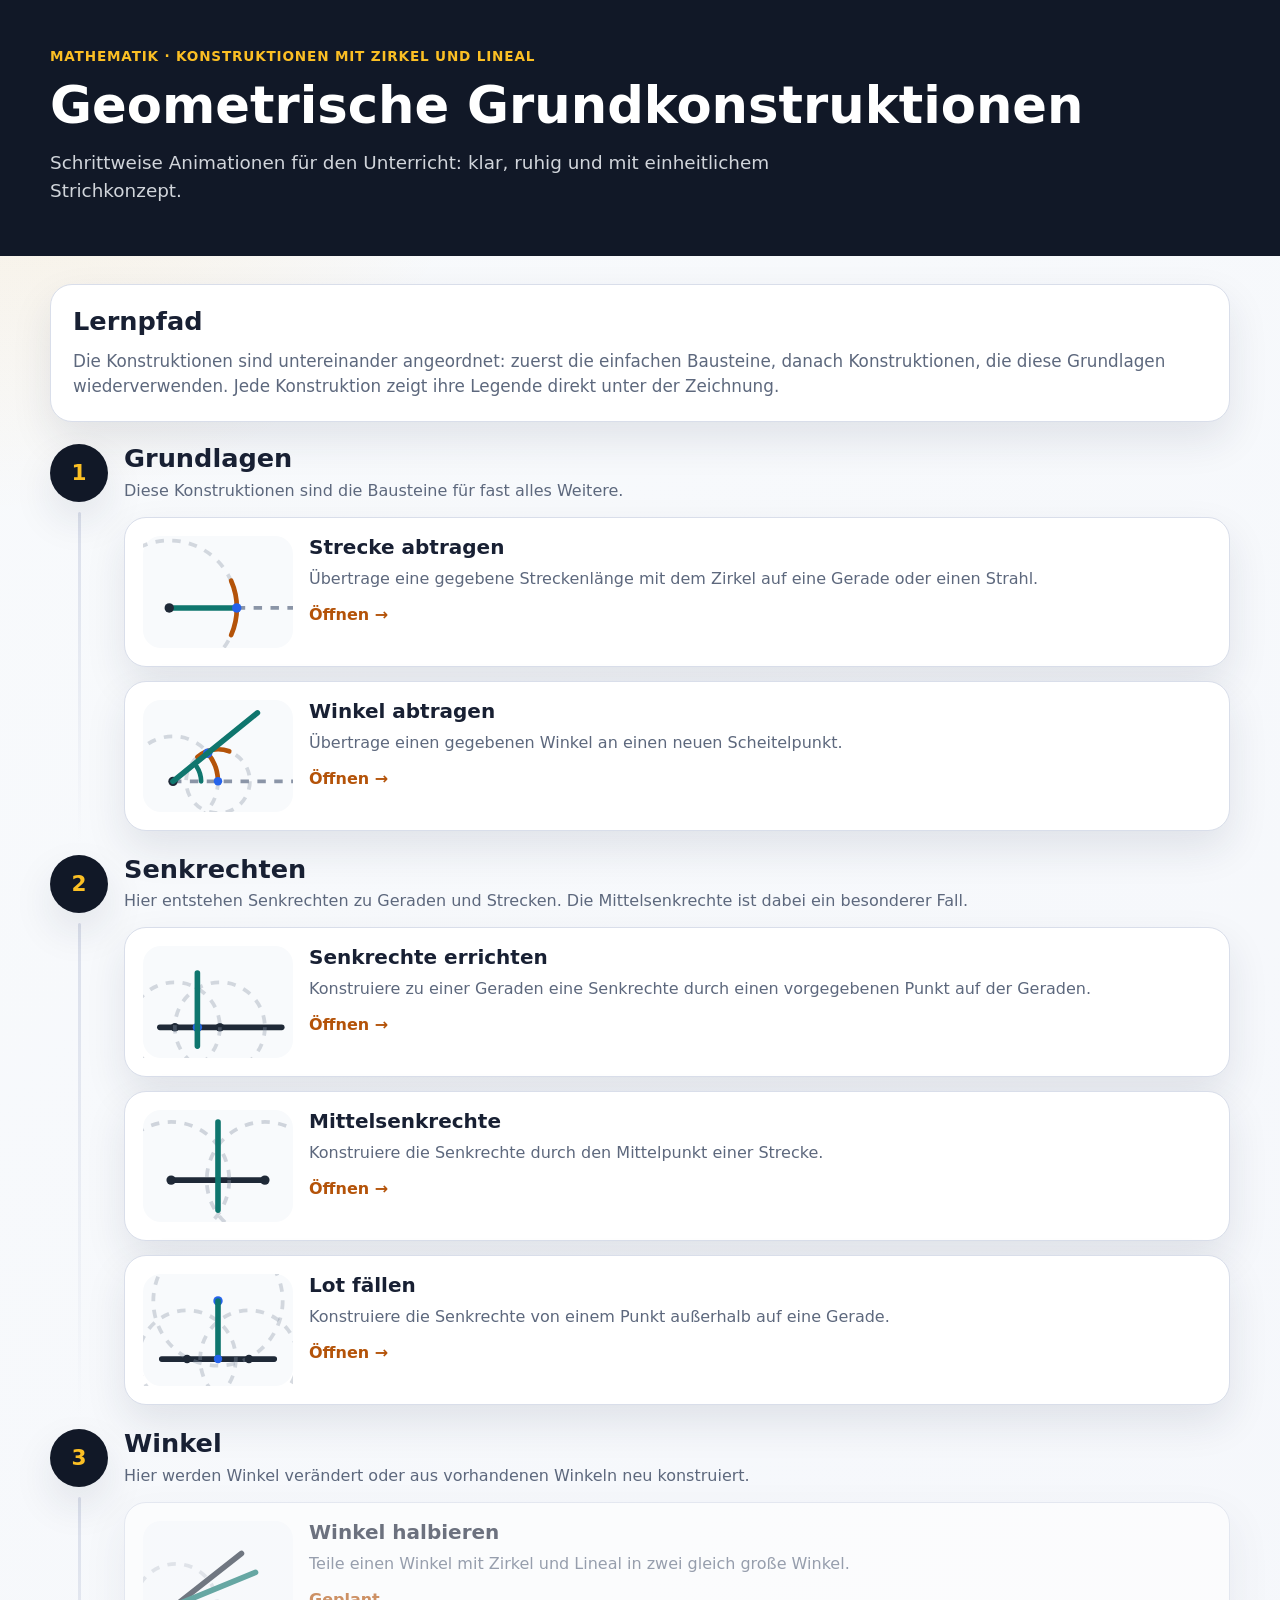
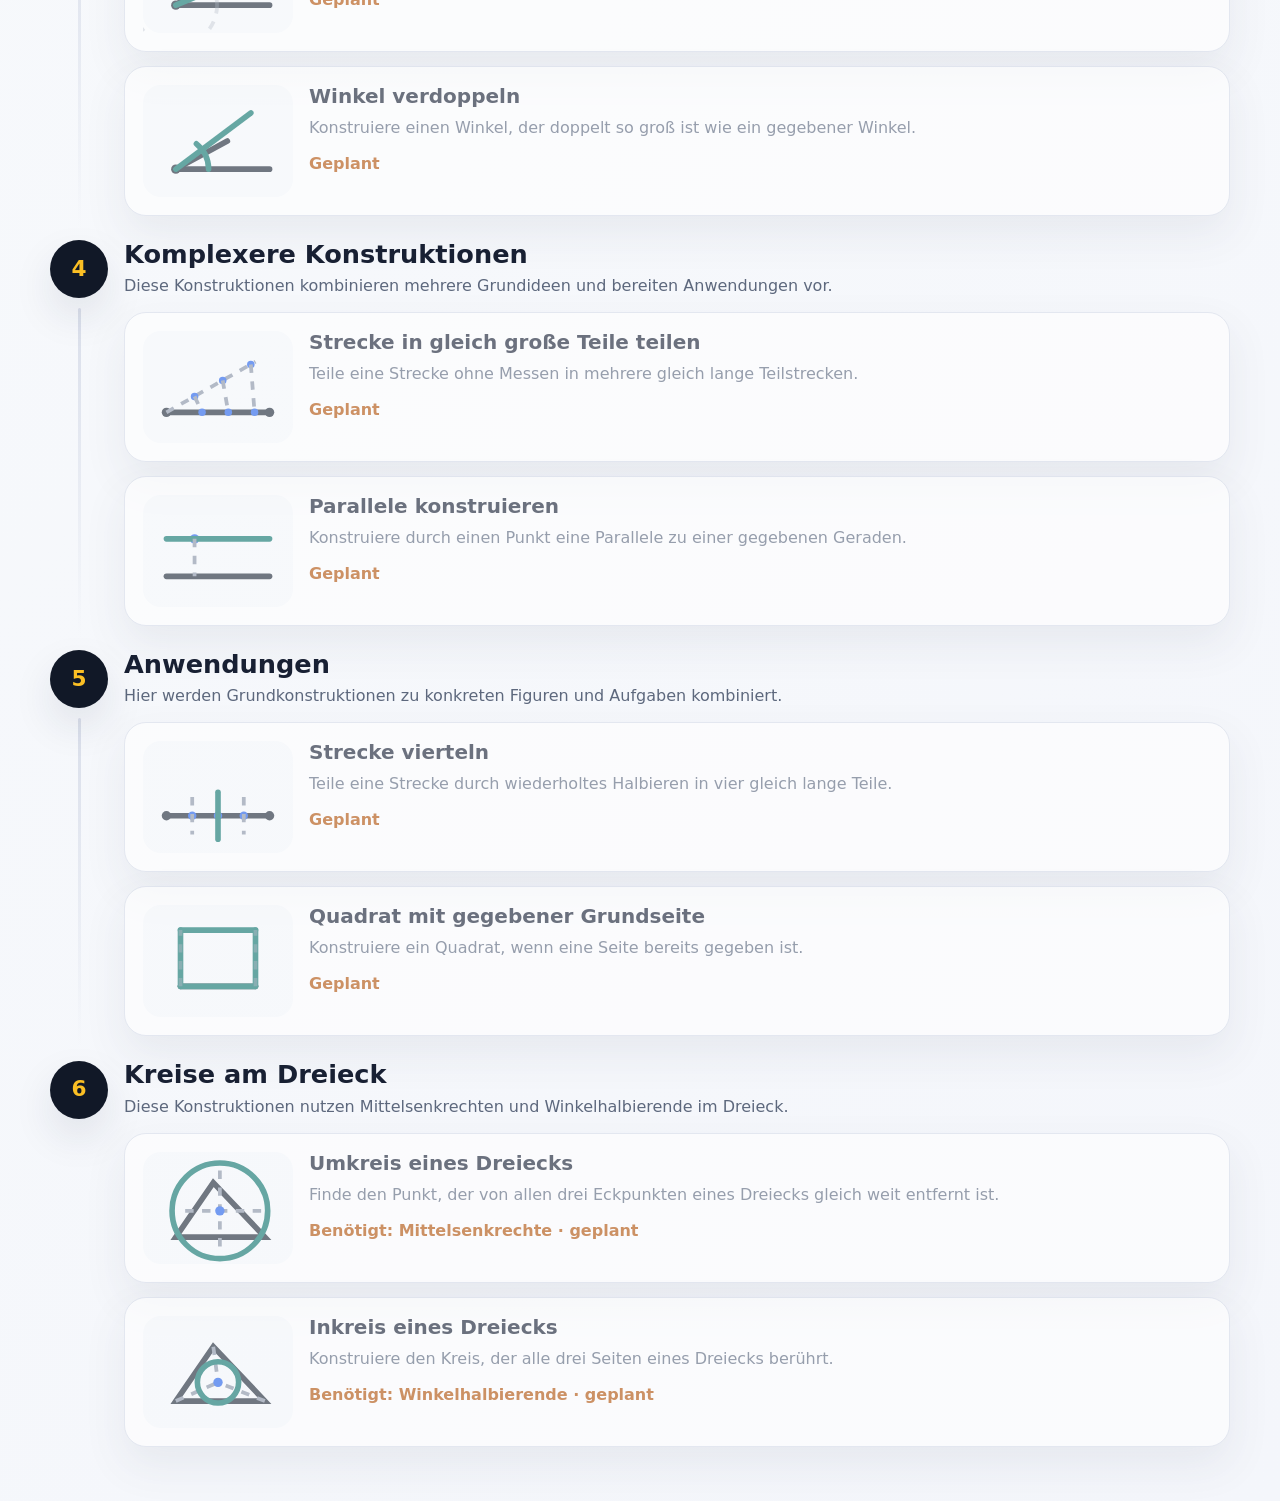
==== index.html @ 26b35b59 "Initial Commit Lernpfad mit den Grundkonstruktionen sowie Konstruktion der Senkrechten" ====
<!doctype html>
<html lang="de">
<head>
  <meta charset="utf-8">
  <meta name="viewport" content="width=device-width, initial-scale=1">
  <title>Geometrische Konstruktionen</title>
  <link rel="stylesheet" href="css/style.css">
</head>
<body>
  <header class="site-header">
    <div class="header-inner">
      <p class="label">Mathematik · Konstruktionen mit Zirkel und Lineal</p>
      <h1>Geometrische Grundkonstruktionen</h1>
      <p class="subtitle">
        Schrittweise Animationen für den Unterricht: klar, ruhig und mit einheitlichem Strichkonzept.
      </p>
    </div>
  </header>

  <main class="page">
    <section class="intro-card">
      <h2>Lernpfad</h2>
      <p>
        Die Konstruktionen sind untereinander angeordnet: zuerst die einfachen Bausteine,
        danach Konstruktionen, die diese Grundlagen wiederverwenden. Jede Konstruktion zeigt
        ihre Legende direkt unter der Zeichnung.
      </p>
    </section>

    <section class="learning-path" aria-label="Konstruktionsauswahl nach Schwierigkeit">

      <!-- =====================================================
           ABSCHNITT 1: GRUNDLAGEN
           ===================================================== -->
      <article class="path-group">
        <div class="path-group-header">
          <span class="path-level">1</span>
          <div>
            <h2>Grundlagen</h2>
            <p>Diese Konstruktionen sind die Bausteine für fast alles Weitere.</p>
          </div>
        </div>

        <a class="construction-card active path-card" href="konstruktionen/strecke-abtragen.html">
          <div class="card-icon" aria-hidden="true">
            <svg viewBox="0 0 160 110">
              <!-- Hilfsstrahl am neuen Startpunkt P -->
              <line x1="28" y1="72" x2="170" y2="72" class="svg-helper" />

              <!-- Zirkelbogen um P: nur der entscheidende Bereich um Q -->
              <circle cx="28" cy="72" r="72" class="svg-helper" opacity="0.35" />
              <path d="M94 43 A72 72 0 0 1 94 101"
                    class="construction-arc"
                    style="stroke-width:5;" />

              <!-- fertige neue Strecke PQ -->
              <line x1="28" y1="72" x2="100" y2="72" class="svg-result" />
              <circle cx="28" cy="72" r="5" class="svg-point" />
              <circle cx="100" cy="72" r="5" class="svg-point-new" />
            </svg>
          </div>
          <div>
            <h3>Strecke abtragen</h3>
            <p>Übertrage eine gegebene Streckenlänge mit dem Zirkel auf eine Gerade oder einen Strahl.</p>
            <span>Öffnen →</span>
          </div>
        </a>

        <a class="construction-card active path-card" href="konstruktionen/winkel-abtragen.html">
          <div class="card-icon" aria-hidden="true">
            <svg viewBox="0 0 160 110">
              <!-- Hilfsstrahl am neuen Scheitelpunkt P -->
              <line x1="32" y1="82" x2="170" y2="82" class="svg-helper" />
              <circle cx="32" cy="82" r="5" class="svg-point" />

              <!-- Zielbogen um P -->
              <circle cx="32" cy="82" r="48" class="svg-helper" opacity="0.35" />
              <path d="M80 82 A48 48 0 0 0 69 52"
                    class="construction-arc"
                    style="stroke-width:5;" />

              <!-- Punkt G auf dem Hilfsstrahl -->
              <circle cx="80" cy="82" r="4.5" class="svg-point-new" />

              <!-- Übertragener Abstand: Bogen um G, Schnittpunkt H -->
              <circle cx="80" cy="82" r="34" class="svg-helper" opacity="0.35" />
              <path d="M58 56 A34 34 0 0 1 92 50"
                    class="construction-arc"
                    style="stroke-width:5;" />
              <circle cx="69" cy="52" r="5" class="svg-point-new" />

              <!-- fertiger neuer Winkelschenkel -->
              <line x1="32" y1="82" x2="122" y2="9" class="svg-result" />

              <!-- kleiner Ergebnisbogen für den neuen Winkel -->
              <path d="M62 82 A30 30 0 0 0 57 66"
                    class="svg-result"
                    style="stroke-width:5;" />
            </svg>
          </div>
          <div>
            <h3>Winkel abtragen</h3>
            <p>Übertrage einen gegebenen Winkel an einen neuen Scheitelpunkt.</p>
            <span>Öffnen →</span>
          </div>
        </a>
      </article>

      <!-- =====================================================
           ABSCHNITT 2: SENKRECHTEN
           ===================================================== -->
      <article class="path-group">
        <div class="path-group-header">
          <span class="path-level">2</span>
          <div>
            <h2>Senkrechten</h2>
            <p>
              Hier entstehen Senkrechten zu Geraden und Strecken.
              Die Mittelsenkrechte ist dabei ein besonderer Fall.
            </p>
          </div>
        </div>

        <a class="construction-card active path-card" href="konstruktionen/senkrechte-errichten.html">
          <div class="card-icon" aria-hidden="true">
            <svg viewBox="0 0 160 110">
              <!-- gegebene Gerade mit Punkt P bewusst nicht in der Mitte -->
              <line x1="18" y1="82" x2="148" y2="82" class="svg-given" />
              <circle cx="58" cy="82" r="5" class="svg-point-new" />

              <!-- gleich weit entfernte Punkte links und rechts von P -->
              <circle cx="34" cy="82" r="4.5" class="svg-point" />
              <circle cx="82" cy="82" r="4.5" class="svg-point" />

              <!-- blasse Hilfskreise -->
              <circle cx="34" cy="82" r="48" class="svg-helper" opacity="0.35" />
              <circle cx="82" cy="82" r="48" class="svg-helper" opacity="0.35" />

              <!-- fertige Senkrechte durch P -->
              <line x1="58" y1="24" x2="58" y2="102" class="svg-result" />
            </svg>
          </div>
          <div>
            <h3>Senkrechte errichten</h3>
            <p>Konstruiere zu einer Geraden eine Senkrechte durch einen vorgegebenen Punkt auf der Geraden.</p>
            <span>Öffnen →</span>
          </div>
        </a>

        <a class="construction-card active path-card" href="konstruktionen/mittelsenkrechte.html">
          <div class="card-icon" aria-hidden="true">
            <svg viewBox="0 0 160 110">
              <!-- gegebene Strecke -->
              <line x1="30" y1="70" x2="130" y2="70" class="svg-given" />
              <circle cx="30" cy="70" r="5" class="svg-point" />
              <circle cx="130" cy="70" r="5" class="svg-point" />

              <!-- blasse Hilfskreise -->
              <circle cx="30" cy="70" r="62" class="svg-helper" opacity="0.38" />
              <circle cx="130" cy="70" r="62" class="svg-helper" opacity="0.38" />

              <!-- fertige Mittelsenkrechte -->
              <line x1="80" y1="8" x2="80" y2="102" class="svg-result" />
            </svg>
          </div>
          <div>
            <h3>Mittelsenkrechte</h3>
            <p>Konstruiere die Senkrechte durch den Mittelpunkt einer Strecke.</p>
            <span>Öffnen →</span>
          </div>
        </a>

        <a class="construction-card active path-card" href="konstruktionen/lot-faellen.html">
          <div class="card-icon" aria-hidden="true">
            <svg viewBox="0 0 160 110">
              <!-- gegebene Gerade und Punkt außerhalb -->
              <line x1="20" y1="86" x2="140" y2="86" class="svg-given" />
              <circle cx="80" cy="24" r="5" class="svg-point-new" />

              <!-- Hilfskreis vom äußeren Punkt zur Geraden -->
              <circle cx="80" cy="24" r="69" class="svg-helper" opacity="0.35" />
              <circle cx="47" cy="86" r="4.5" class="svg-point" />
              <circle cx="113" cy="86" r="4.5" class="svg-point" />

              <!-- blasse Hilfskreise von den Schnittpunkten -->
              <circle cx="47" cy="86" r="52" class="svg-helper" opacity="0.35" />
              <circle cx="113" cy="86" r="52" class="svg-helper" opacity="0.35" />

              <!-- fertiges Lot -->
              <line x1="80" y1="24" x2="80" y2="86" class="svg-result" />
              <circle cx="80" cy="86" r="4.5" class="svg-point-new" />
            </svg>
          </div>
          <div>
            <h3>Lot fällen</h3>
            <p>Konstruiere die Senkrechte von einem Punkt außerhalb auf eine Gerade.</p>
            <span>Öffnen →</span>
          </div>
        </a>
      </article>

      <!-- =====================================================
           ABSCHNITT 3: WINKEL
           ===================================================== -->
      <article class="path-group">
        <div class="path-group-header">
          <span class="path-level">3</span>
          <div>
            <h2>Winkel</h2>
            <p>
              Hier werden Winkel verändert oder aus vorhandenen Winkeln neu konstruiert.
            </p>
          </div>
        </div>

        <article class="construction-card disabled path-card">
          <div class="card-icon" aria-hidden="true">
            <svg viewBox="0 0 160 110">
              <!-- gegebener Winkel -->
              <line x1="35" y1="85" x2="135" y2="85" class="svg-given" />
              <line x1="35" y1="85" x2="105" y2="30" class="svg-given" />
              <circle cx="35" cy="85" r="5" class="svg-point" />

              <!-- erster Bogen vom Scheitel aus -->
              <circle cx="35" cy="85" r="44" class="svg-helper" opacity="0.35" />

              <!-- Ergebnis: Winkelhalbierende -->
              <line x1="35" y1="85" x2="120" y2="50" class="svg-result" />
            </svg>
          </div>
          <div>
            <h3>Winkel halbieren</h3>
            <p>Teile einen Winkel mit Zirkel und Lineal in zwei gleich große Winkel.</p>
            <span>Geplant</span>
          </div>
        </article>

        <article class="construction-card disabled path-card">
          <div class="card-icon" aria-hidden="true">
            <svg viewBox="0 0 160 110">
              <!-- gegebener Winkel -->
              <line x1="35" y1="85" x2="135" y2="85" class="svg-given" />
              <line x1="35" y1="85" x2="90" y2="55" class="svg-given" />
              <circle cx="35" cy="85" r="5" class="svg-point" />

              <!-- verdoppelter Winkel -->
              <line x1="35" y1="85" x2="115" y2="25" class="svg-result" />

              <!-- Winkelbögen -->
              <path d="M70 85 A35 35 0 0 0 64 67" class="svg-helper" />
              <path d="M70 85 A35 35 0 0 0 57 58" class="svg-result" />
            </svg>
          </div>
          <div>
            <h3>Winkel verdoppeln</h3>
            <p>Konstruiere einen Winkel, der doppelt so groß ist wie ein gegebener Winkel.</p>
            <span>Geplant</span>
          </div>
        </article>
      </article>

      <!-- =====================================================
           ABSCHNITT 4: KOMPLEXERE KONSTRUKTIONEN
           ===================================================== -->
      <article class="path-group">
        <div class="path-group-header">
          <span class="path-level">4</span>
          <div>
            <h2>Komplexere Konstruktionen</h2>
            <p>
              Diese Konstruktionen kombinieren mehrere Grundideen und bereiten Anwendungen vor.
            </p>
          </div>
        </div>

        <article class="construction-card disabled path-card">
          <div class="card-icon" aria-hidden="true">
            <svg viewBox="0 0 160 110">
              <!-- zu teilende Strecke -->
              <line x1="25" y1="82" x2="135" y2="82" class="svg-given" />
              <circle cx="25" cy="82" r="5" class="svg-point" />
              <circle cx="135" cy="82" r="5" class="svg-point" />

              <!-- Hilfsstrahl -->
              <line x1="25" y1="82" x2="120" y2="28" class="svg-helper" />

              <!-- gleiche Abstände auf dem Hilfsstrahl -->
              <circle cx="55" cy="65" r="4" class="svg-point-new" />
              <circle cx="85" cy="48" r="4" class="svg-point-new" />
              <circle cx="115" cy="31" r="4" class="svg-point-new" />

              <!-- Parallelen zurück zur Strecke -->
              <line x1="55" y1="65" x2="63" y2="82" class="svg-helper" />
              <line x1="85" y1="48" x2="91" y2="82" class="svg-helper" />
              <line x1="115" y1="31" x2="119" y2="82" class="svg-helper" />

              <!-- Teilpunkte -->
              <circle cx="63" cy="82" r="4" class="svg-point-new" />
              <circle cx="91" cy="82" r="4" class="svg-point-new" />
              <circle cx="119" cy="82" r="4" class="svg-point-new" />
            </svg>
          </div>
          <div>
            <h3>Strecke in gleich große Teile teilen</h3>
            <p>Teile eine Strecke ohne Messen in mehrere gleich lange Teilstrecken.</p>
            <span>Geplant</span>
          </div>
        </article>

        <article class="construction-card disabled path-card">
          <div class="card-icon" aria-hidden="true">
            <svg viewBox="0 0 160 110">
              <!-- gegebene Gerade und Punkt -->
              <line x1="25" y1="82" x2="135" y2="82" class="svg-given" />
              <circle cx="55" cy="42" r="5" class="svg-point-new" />

              <!-- konstruierte Parallele -->
              <line x1="25" y1="42" x2="135" y2="42" class="svg-result" />

              <!-- Abstand / Hilfslinie -->
              <line x1="55" y1="42" x2="55" y2="82" class="svg-helper" />
            </svg>
          </div>
          <div>
            <h3>Parallele konstruieren</h3>
            <p>Konstruiere durch einen Punkt eine Parallele zu einer gegebenen Geraden.</p>
            <span>Geplant</span>
          </div>
        </article>
      </article>

      <!-- =====================================================
           ABSCHNITT 5: ANWENDUNGEN
           ===================================================== -->
      <article class="path-group">
        <div class="path-group-header">
          <span class="path-level">5</span>
          <div>
            <h2>Anwendungen</h2>
            <p>
              Hier werden Grundkonstruktionen zu konkreten Figuren und Aufgaben kombiniert.
            </p>
          </div>
        </div>

        <article class="construction-card disabled path-card">
          <div class="card-icon" aria-hidden="true">
            <svg viewBox="0 0 160 110">
              <!-- gegebene Strecke -->
              <line x1="25" y1="75" x2="135" y2="75" class="svg-given" />
              <circle cx="25" cy="75" r="5" class="svg-point" />
              <circle cx="135" cy="75" r="5" class="svg-point" />

              <!-- Viertelungspunkte -->
              <circle cx="52.5" cy="75" r="4.5" class="svg-point-new" />
              <circle cx="80" cy="75" r="4.5" class="svg-point-new" />
              <circle cx="107.5" cy="75" r="4.5" class="svg-point-new" />

              <!-- Hilfslinien -->
              <line x1="52.5" y1="55" x2="52.5" y2="95" class="svg-helper" />
              <line x1="80" y1="50" x2="80" y2="100" class="svg-result" />
              <line x1="107.5" y1="55" x2="107.5" y2="95" class="svg-helper" />
            </svg>
          </div>
          <div>
            <h3>Strecke vierteln</h3>
            <p>Teile eine Strecke durch wiederholtes Halbieren in vier gleich lange Teile.</p>
            <span>Geplant</span>
          </div>
        </article>

        <article class="construction-card disabled path-card">
          <div class="card-icon" aria-hidden="true">
            <svg viewBox="0 0 160 110">
              <!-- Quadrat mit gegebener Grundseite -->
              <line x1="40" y1="82" x2="120" y2="82" class="svg-given" />
              <line x1="40" y1="82" x2="40" y2="22" class="svg-result" />
              <line x1="120" y1="82" x2="120" y2="22" class="svg-result" />
              <line x1="40" y1="22" x2="120" y2="22" class="svg-result" />
              <line x1="40" y1="82" x2="120" y2="82" class="svg-result" />

              <!-- Hilfslinien -->
              <line x1="40" y1="82" x2="40" y2="22" class="svg-helper" opacity="0.45" />
              <line x1="120" y1="82" x2="120" y2="22" class="svg-helper" opacity="0.45" />
            </svg>
          </div>
          <div>
            <h3>Quadrat mit gegebener Grundseite</h3>
            <p>Konstruiere ein Quadrat, wenn eine Seite bereits gegeben ist.</p>
            <span>Geplant</span>
          </div>
        </article>
      </article>

      <!-- =====================================================
           ABSCHNITT 6: KREISE AM DREIECK
           ===================================================== -->
      <article class="path-group">
        <div class="path-group-header">
          <span class="path-level">6</span>
          <div>
            <h2>Kreise am Dreieck</h2>
            <p>
              Diese Konstruktionen nutzen Mittelsenkrechten und Winkelhalbierende im Dreieck.
            </p>
          </div>
        </div>

        <article class="construction-card disabled path-card">
          <div class="card-icon" aria-hidden="true">
            <svg viewBox="0 0 160 110">
              <!-- Dreieck -->
              <path d="M35 86 L75 28 L130 86 Z" class="svg-given" />

              <!-- Mittelsenkrechten angedeutet -->
              <line x1="82" y1="15" x2="82" y2="98" class="svg-helper" />
              <line x1="45" y1="58" x2="128" y2="58" class="svg-helper" />

              <!-- Umkreismittelpunkt und Umkreis -->
              <circle cx="82" cy="58" r="5" class="svg-point-new" />
              <circle cx="82" cy="58" r="51" class="svg-result" />
            </svg>
          </div>
          <div>
            <h3>Umkreis eines Dreiecks</h3>
            <p>Finde den Punkt, der von allen drei Eckpunkten eines Dreiecks gleich weit entfernt ist.</p>
            <span>Benötigt: Mittelsenkrechte · geplant</span>
          </div>
        </article>

        <article class="construction-card disabled path-card">
          <div class="card-icon" aria-hidden="true">
            <svg viewBox="0 0 160 110">
              <!-- Dreieck -->
              <path d="M35 86 L75 28 L130 86 Z" class="svg-given" />

              <!-- Winkelhalbierende angedeutet -->
              <line x1="75" y1="28" x2="80" y2="66" class="svg-helper" />
              <line x1="35" y1="86" x2="80" y2="66" class="svg-helper" />
              <line x1="130" y1="86" x2="80" y2="66" class="svg-helper" />

              <!-- Inkreismittelpunkt und Inkreis -->
              <circle cx="80" cy="66" r="5" class="svg-point-new" />
              <circle cx="80" cy="66" r="22" class="svg-result" />
            </svg>
          </div>
          <div>
            <h3>Inkreis eines Dreiecks</h3>
            <p>Konstruiere den Kreis, der alle drei Seiten eines Dreiecks berührt.</p>
            <span>Benötigt: Winkelhalbierende · geplant</span>
          </div>
        </article>
      </article>
    </section>
  </main>
</body>
</html>
---- css/style.css ----
:root {
  --bg: #f4f6fb;
  --card: #ffffff;
  --ink: #182033;
  --muted: #5d687d;
  --line: #1f2937;
  --helper: #8b95a7;
  --accent: #f59e0b;
  --accent-dark: #b45309;
  --result: #0f766e;
  --new: #2563eb;
  --border: #d9deea;
  --shadow: 0 18px 40px rgba(27, 39, 69, 0.10);
}

* {
  box-sizing: border-box;
}

body {
  margin: 0;
  font-family: system-ui, -apple-system, BlinkMacSystemFont, "Segoe UI", sans-serif;
  color: var(--ink);
  background:
    radial-gradient(circle at top left, rgba(245, 158, 11, 0.14), transparent 32rem),
    linear-gradient(135deg, #f8fafc, var(--bg));
  line-height: 1.5;
}

.site-header {
  background: #111827;
  color: white;
  padding: 46px 20px 52px;
}

.site-header.compact {
  padding: 30px 20px 36px;
}

.header-inner,
.page {
  width: min(1180px, calc(100vw - 32px));
  margin: 0 auto;
}

.label {
  margin: 0 0 10px;
  color: #fbbf24;
  font-weight: 800;
  letter-spacing: 0.06em;
  text-transform: uppercase;
  font-size: 0.85rem;
}

h1,
h2,
h3 {
  line-height: 1.15;
}

h1 {
  margin: 0;
  font-size: clamp(2rem, 4vw, 4rem);
}

h2 {
  margin: 0 0 12px;
  font-size: clamp(1.25rem, 2vw, 1.7rem);
}

h3 {
  margin: 0 0 8px;
  font-size: 1.25rem;
}

.subtitle {
  margin: 14px 0 0;
  max-width: 850px;
  color: #d1d5db;
  font-size: 1.15rem;
}

.page {
  padding: 28px 0 54px;
}

.intro-card,
.concept-card,
.construction-card,
.drawing-card,
.step-card,
.legend-card,
.info-card {
  background: var(--card);
  border: 1px solid var(--border);
  border-radius: 22px;
  box-shadow: var(--shadow);
}

.intro-card,
.concept-card,
.legend-card,
.info-card {
  padding: 22px;
}

.intro-card {
  margin-bottom: 22px;
}

.intro-card p,
.info-card p,
.concept-card p {
  margin: 0;
  color: var(--muted);
  font-size: 1.05rem;
}

.concept-card {
  margin-bottom: 20px;
  border-left: 8px solid var(--accent);
}

.concept-card strong {
  color: var(--ink);
}

.concept-hint {
  margin-top: 12px !important;
  padding: 12px 14px;
  border-radius: 14px;
  background: #fff7ed;
  color: #7c2d12 !important;
  font-weight: 700;
}
.prerequisite-box {
  margin-top: 14px;
  padding: 12px 14px;
  border-radius: 14px;
  background: #f8fafc;
  border: 1px solid var(--border);
  color: var(--muted);
  font-size: 1.05rem;
}

.prerequisite-box strong {
  color: var(--ink);
}

.prerequisite-box a {
  color: var(--accent-dark);
  font-weight: 800;
  text-decoration: none;
}

.prerequisite-box a:hover {
  text-decoration: underline;
}

.grid.cards {
  display: grid;
  grid-template-columns: repeat(auto-fit, minmax(260px, 1fr));
  gap: 18px;
}

.construction-card {
  display: grid;
  grid-template-columns: 120px 1fr;
  gap: 16px;
  padding: 18px;
  min-height: 180px;
  color: inherit;
  text-decoration: none;
  transition: transform 0.15s ease, box-shadow 0.15s ease;
}

.construction-card.active:hover {
  transform: translateY(-3px);
  box-shadow: 0 24px 44px rgba(27, 39, 69, 0.14);
}

.construction-card.disabled {
  opacity: 0.62;
}

.construction-card p {
  margin: 0 0 12px;
  color: var(--muted);
}

.construction-card span {
  color: var(--accent-dark);
  font-weight: 800;
}

.card-icon {
  background: #f8fafc;
  border-radius: 18px;
  display: grid;
  place-items: center;
}

.card-icon svg {
  width: 100%;
  height: 120px;
}

.svg-given {
  stroke: var(--line);
  stroke-width: 6;
  fill: none;
  stroke-linecap: round;
}

.svg-helper {
  stroke: var(--helper);
  stroke-width: 4;
  fill: none;
  stroke-dasharray: 9 9;
}

.svg-result {
  stroke: var(--result);
  stroke-width: 6;
  fill: none;
  stroke-linecap: round;
}

.svg-point {
  fill: var(--line);
}

.svg-point-new {
  fill: var(--new);
}

/* =========================================================
   ÜBERSICHT ALS VERTIKALER LERNPFAD
   ========================================================= */

.learning-path {
  display: grid;
  gap: 24px;
}

.path-group {
  position: relative;
  display: grid;
  gap: 14px;
}

.path-group::before {
  content: "";
  position: absolute;
  left: 28px;
  top: 68px;
  bottom: -12px;
  width: 3px;
  border-radius: 999px;
  background: linear-gradient(var(--border), rgba(217, 222, 234, 0));
}

.path-group:last-child::before {
  display: none;
}

.path-group-header {
  display: grid;
  grid-template-columns: 58px 1fr;
  gap: 16px;
  align-items: center;
}

.path-group-header h2 {
  margin: 0 0 5px;
}

.path-group-header p {
  margin: 0;
  color: var(--muted);
}

.path-level {
  width: 58px;
  height: 58px;
  border-radius: 50%;
  display: grid;
  place-items: center;
  background: #111827;
  color: #fbbf24;
  font-weight: 900;
  font-size: 1.35rem;
  box-shadow: var(--shadow);
  z-index: 1;
}

.path-card {
  margin-left: 74px;
  min-height: 150px;
  grid-template-columns: 150px 1fr;
}

.path-card .card-icon svg {
  height: 112px;
}

@media (max-width: 700px) {
  .path-group::before {
    left: 22px;
  }

  .path-group-header {
    grid-template-columns: 46px 1fr;
  }

  .path-level {
    width: 46px;
    height: 46px;
    font-size: 1.1rem;
  }

  .path-card {
    margin-left: 0;
    grid-template-columns: 110px 1fr;
  }
}

@media (max-width: 520px) {
  .path-card {
    grid-template-columns: 1fr;
  }
}

/* =========================================================
   KONSTRUKTIONSSEITEN
   ========================================================= */

.breadcrumb {
  margin-bottom: 16px;
}

.breadcrumb a {
  color: var(--accent-dark);
  font-weight: 800;
  text-decoration: none;
}

.construction-layout {
  display: grid;
  grid-template-columns: minmax(0, 1fr) 340px;
  gap: 20px;
  align-items: stretch;
}

.drawing-card {
  padding: 18px;
}

.drawing-topline {
  display: flex;
  justify-content: space-between;
  align-items: center;
  gap: 16px;
  margin-bottom: 12px;
}

.drawing-topline h2 {
  margin: 0;
}

svg#constructionSvg {
  width: 100%;
  height: auto;
  display: block;
  border: 1px solid var(--border);
  border-radius: 18px;
  background: #fdfefe;
}

.svg-background {
  fill: #ffffff;
}

.given-line {
  stroke: var(--line);
  stroke-width: 6;
  stroke-linecap: round;
}

.given-point {
  fill: var(--line);
}

.helper-circle,
.radius-line {
  stroke: var(--helper);
  stroke-width: 3.4;
  fill: none;
  stroke-dasharray: 12 10;
  stroke-linecap: round;
}

.faint-circle {
  opacity: 0.28;
}

.construction-arc {
  stroke: var(--accent-dark);
  stroke-width: 7;
  fill: none;
  stroke-linecap: round;
}

.hidden-arc {
  stroke: var(--helper);
  stroke-width: 2.5;
  stroke-dasharray: 10 12;
  opacity: 0.18;
}

.radius-line {
  opacity: 0.45;
}

.new-point {
  fill: var(--new);
}

.result-line {
  stroke: var(--result);
  stroke-width: 7;
  stroke-linecap: round;
}

.result-point {
  fill: var(--result);
}

.label-text {
  font-size: 30px;
  font-weight: 800;
  fill: var(--line);
}

.tool-label {
  font-size: 24px;
  font-weight: 700;
  fill: var(--helper);
}

.new-label {
  fill: var(--new);
}

.result-label {
  fill: var(--result);
  font-weight: 800;
}

.text-large {
  font-size: 26px;
}

.step-element {
  opacity: 0;
  transition: opacity 0.35s ease;
}

.step-element.visible {
  opacity: 1;
}

.step-element.active .helper-circle,
.step-element.active .radius-line,
.step-element.active .result-line,
.step-element.active .given-line {
  filter: drop-shadow(0 0 4px rgba(245, 158, 11, 0.65));
}

/* =========================================================
   SCHRITTBOX UND BUTTONS
   ========================================================= */

.step-card {
  padding: 22px;
  display: flex;
  flex-direction: column;
  justify-content: flex-start;
  min-height: 100%;
}

.step-counter {
  margin: 0 0 10px;
  color: var(--accent-dark);
  font-weight: 900;
}

#stepText {
  color: var(--muted);
  font-size: 1.1rem;
  margin: 0 0 22px;
}

button {
  border: 0;
  border-radius: 14px;
  padding: 13px 16px;
  background: #e8edf6;
  color: var(--ink);
  font-weight: 800;
  font-size: 1rem;
  cursor: pointer;
}

button:hover {
  background: #dce4f1;
}

button:focus {
  outline: 3px solid rgba(245, 158, 11, 0.45);
  outline-offset: 2px;
}

.primary-button {
  background: var(--accent);
  color: #1f1300;
}

.primary-button:hover {
  background: #fbbf24;
}

.small-button {
  padding: 9px 12px;
  font-size: 0.9rem;
}

.button-row {
  display: grid;
  grid-template-columns: 1fr 1fr;
  gap: 10px;
  margin-top: 10px;
}

/* Die erste Button-Zeile klebt am unteren Rand der Schrittbox.
   Dadurch springen die Buttons nicht mehr bei unterschiedlich langen Texten. */
.step-card .button-row:first-of-type {
  margin-top: auto;
  padding-top: 18px;
}

/* =========================================================
   LEGENDE UND INFOKARTEN
   ========================================================= */

.legend-card {
  margin-top: 20px;
}

.legend-grid {
  display: grid;
  grid-template-columns: repeat(auto-fit, minmax(210px, 1fr));
  gap: 12px;
}

.legend-item {
  display: flex;
  align-items: center;
  gap: 12px;
  padding: 12px;
  border: 1px solid var(--border);
  border-radius: 16px;
  background: #f8fafc;
  font-weight: 700;
}

.sample-line {
  width: 56px;
  height: 0;
  border-top: 4px solid var(--line);
  display: inline-block;
}

.sample-line.helper {
  border-top-color: var(--helper);
  border-top-style: dashed;
  opacity: 0.55;
}

.sample-line.arc {
  border-top-color: var(--accent-dark);
  border-top-width: 5px;
}

.sample-line.result {
  border-top-color: var(--result);
  border-top-width: 5px;
}

.sample-point {
  width: 16px;
  height: 16px;
  border-radius: 50%;
  display: inline-block;
  background: var(--line);
}

.sample-point.new {
  background: var(--new);
}

.sample-point.given {
  background: var(--line);
}

.info-card {
  margin-top: 20px;
}

.link-tags {
  display: flex;
  flex-wrap: wrap;
  gap: 10px;
}

.link-tags span {
  background: #fef3c7;
  border: 1px solid #facc15;
  color: #78350f;
  border-radius: 999px;
  padding: 9px 13px;
  font-weight: 800;
}

.labels-hidden .label-text,
.labels-hidden .tool-label,
.labels-hidden .result-label {
  display: none;
}

/* =========================================================
   RESPONSIVE ANPASSUNGEN
   ========================================================= */

@media (max-width: 950px) {
  .construction-layout {
    grid-template-columns: 1fr;
  }

  .construction-card {
    grid-template-columns: 96px 1fr;
  }
}

@media (max-width: 560px) {
  .drawing-topline {
    align-items: flex-start;
    flex-direction: column;
  }

  .button-row {
    grid-template-columns: 1fr;
  }

  .construction-card {
    grid-template-columns: 1fr;
  }

  .card-icon svg {
    height: 100px;
  }
}
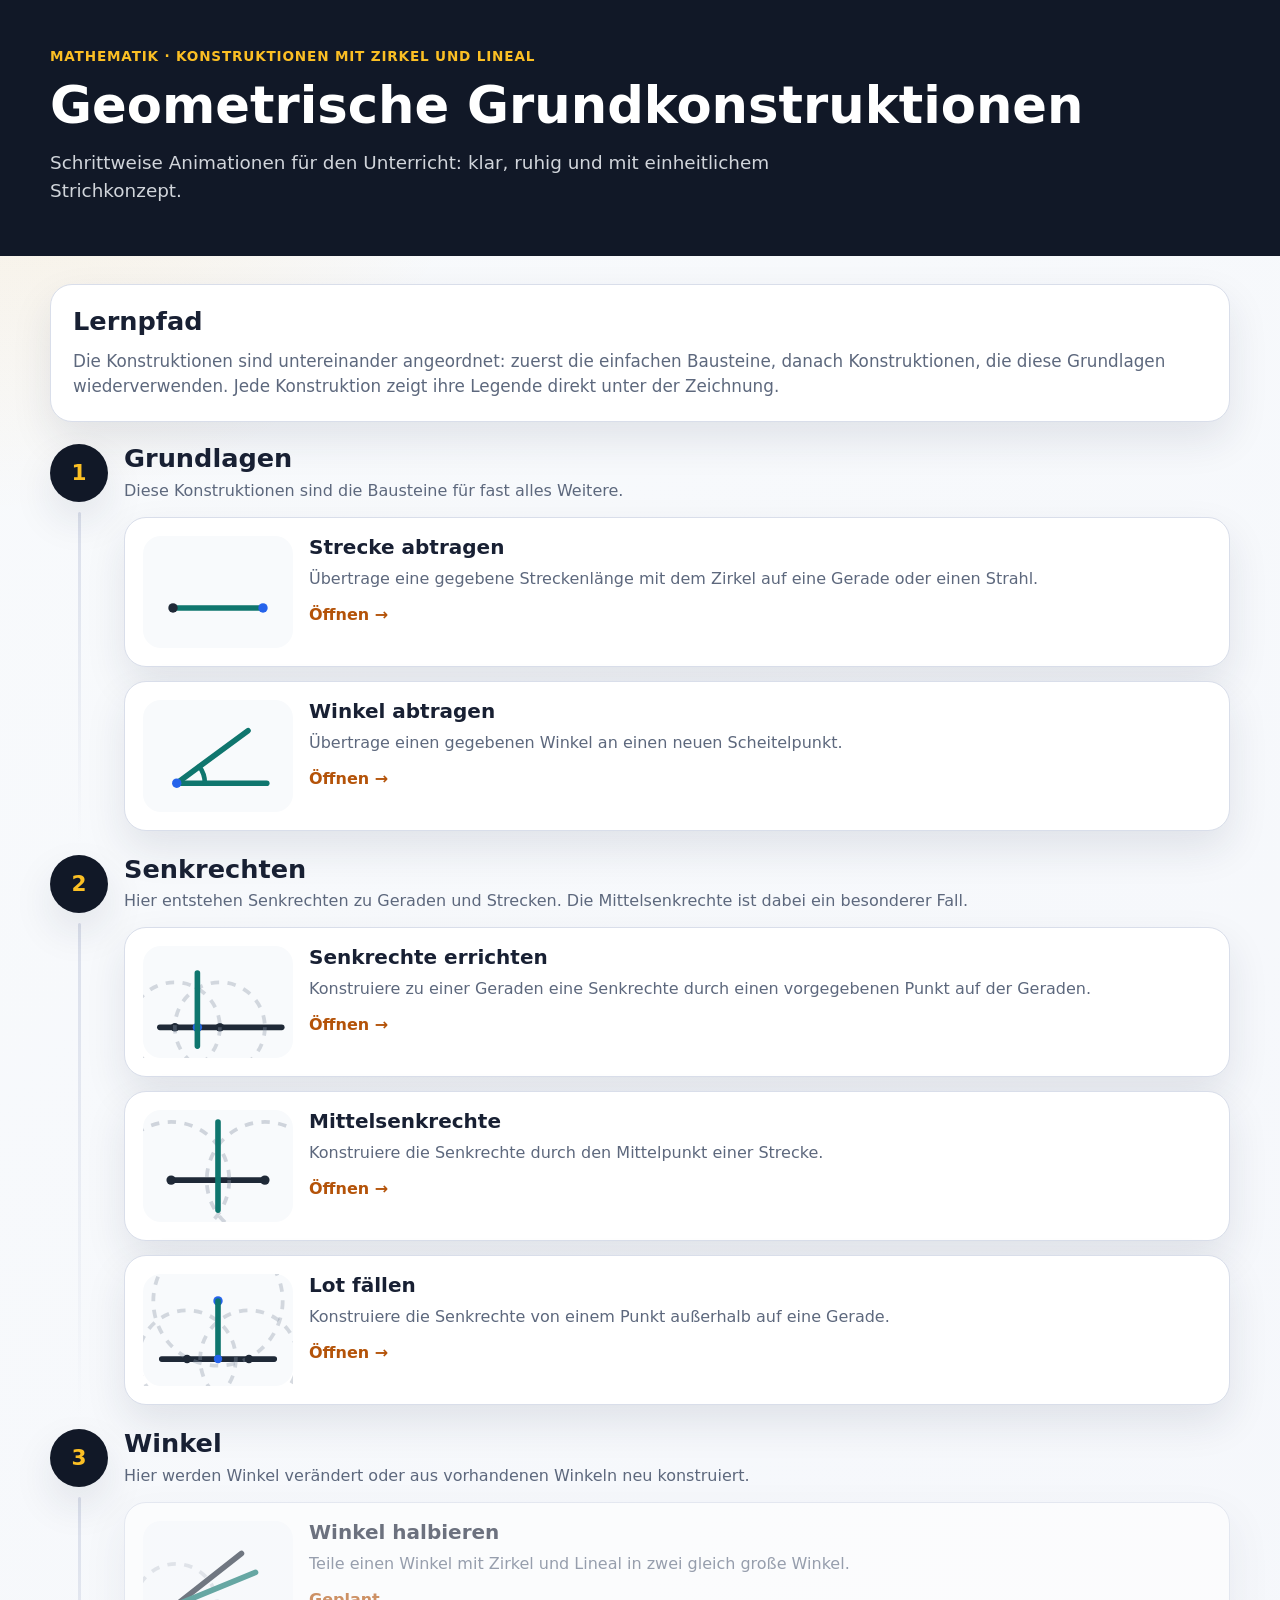
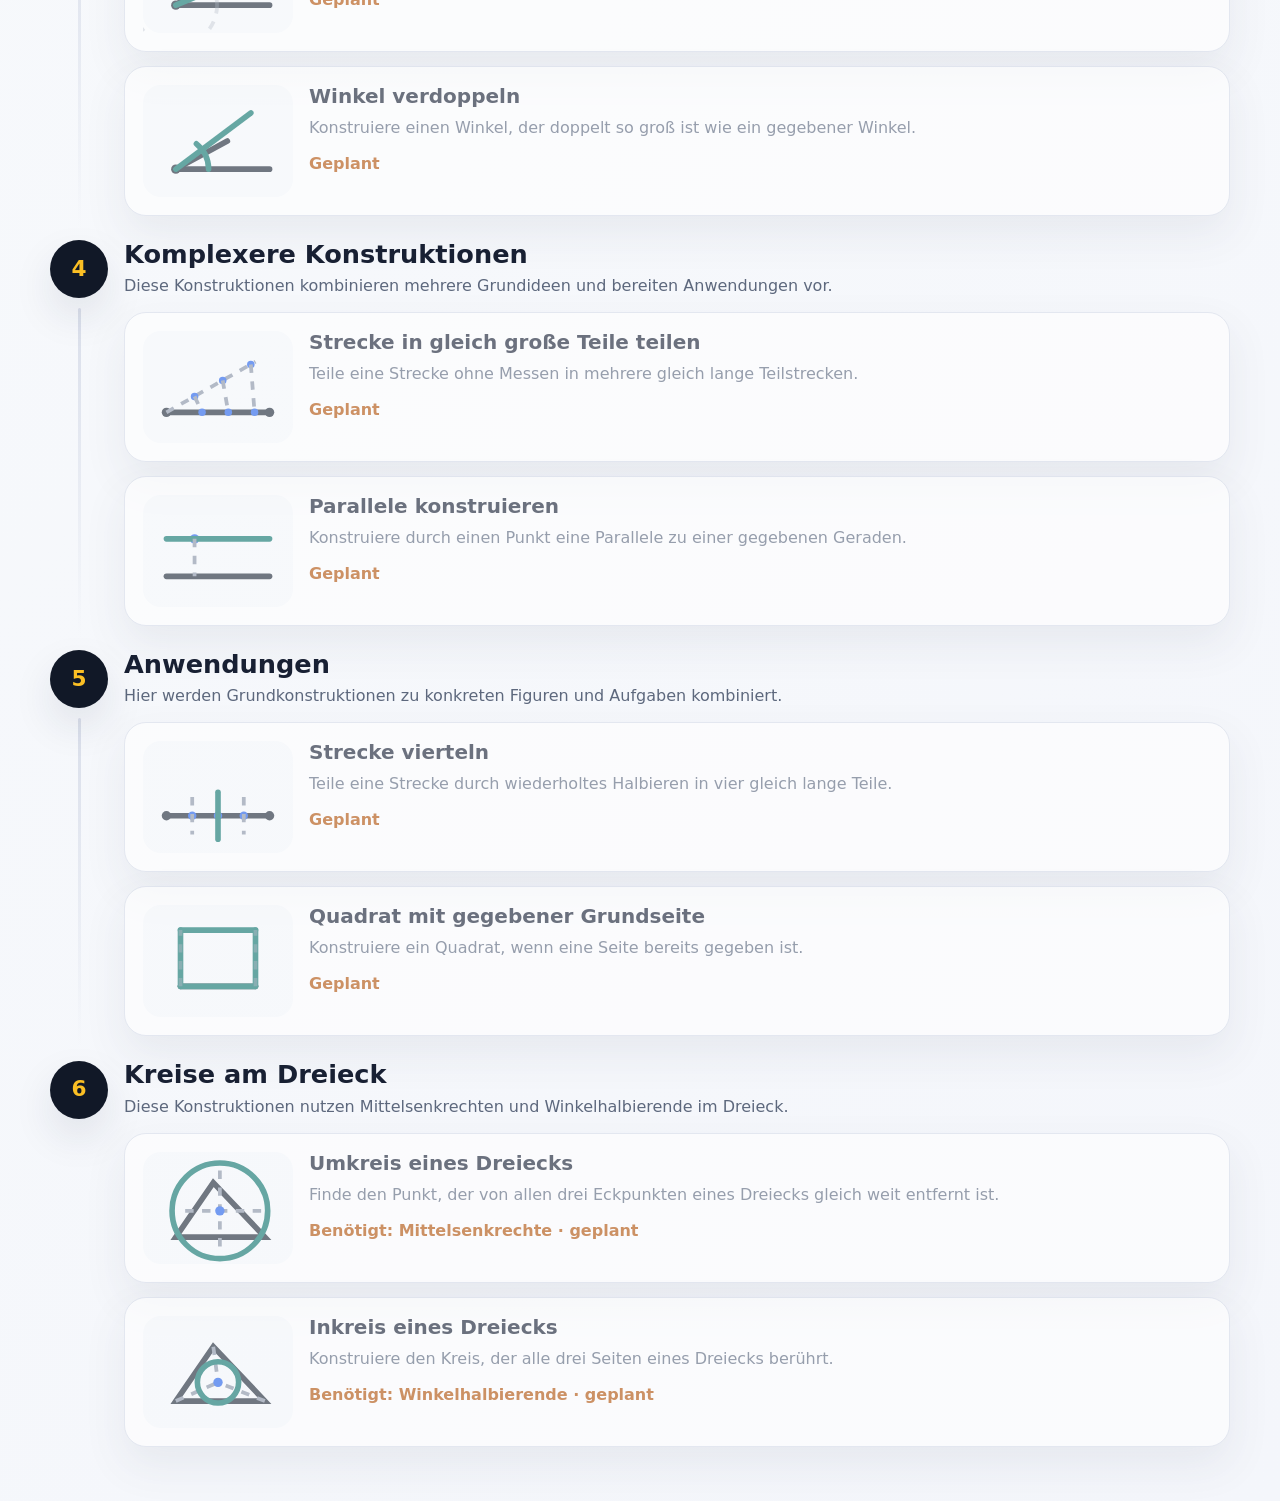
==== commit 546d0e9b: "refactor: simplify basic construction thumbnails" ====
--- a/index.html
+++ b/index.html
@@ -44,19 +44,10 @@
         <a class="construction-card active path-card" href="konstruktionen/strecke-abtragen.html">
           <div class="card-icon" aria-hidden="true">
             <svg viewBox="0 0 160 110">
-              <!-- Hilfsstrahl am neuen Startpunkt P -->
-              <line x1="28" y1="72" x2="170" y2="72" class="svg-helper" />
-
-              <!-- Zirkelbogen um P: nur der entscheidende Bereich um Q -->
-              <circle cx="28" cy="72" r="72" class="svg-helper" opacity="0.35" />
-              <path d="M94 43 A72 72 0 0 1 94 101"
-                    class="construction-arc"
-                    style="stroke-width:5;" />
-
               <!-- fertige neue Strecke PQ -->
-              <line x1="28" y1="72" x2="100" y2="72" class="svg-result" />
-              <circle cx="28" cy="72" r="5" class="svg-point" />
-              <circle cx="100" cy="72" r="5" class="svg-point-new" />
+              <line x1="32" y1="72" x2="128" y2="72" class="svg-result" />
+              <circle cx="32" cy="72" r="5" class="svg-point" />
+              <circle cx="128" cy="72" r="5" class="svg-point-new" />
             </svg>
           </div>
           <div>
@@ -69,33 +60,13 @@
         <a class="construction-card active path-card" href="konstruktionen/winkel-abtragen.html">
           <div class="card-icon" aria-hidden="true">
             <svg viewBox="0 0 160 110">
-              <!-- Hilfsstrahl am neuen Scheitelpunkt P -->
-              <line x1="32" y1="82" x2="170" y2="82" class="svg-helper" />
-              <circle cx="32" cy="82" r="5" class="svg-point" />
-
-              <!-- Zielbogen um P -->
-              <circle cx="32" cy="82" r="48" class="svg-helper" opacity="0.35" />
-              <path d="M80 82 A48 48 0 0 0 69 52"
-                    class="construction-arc"
-                    style="stroke-width:5;" />
-
-              <!-- Punkt G auf dem Hilfsstrahl -->
-              <circle cx="80" cy="82" r="4.5" class="svg-point-new" />
-
-              <!-- Übertragener Abstand: Bogen um G, Schnittpunkt H -->
-              <circle cx="80" cy="82" r="34" class="svg-helper" opacity="0.35" />
-              <path d="M58 56 A34 34 0 0 1 92 50"
-                    class="construction-arc"
-                    style="stroke-width:5;" />
-              <circle cx="69" cy="52" r="5" class="svg-point-new" />
-
-              <!-- fertiger neuer Winkelschenkel -->
-              <line x1="32" y1="82" x2="122" y2="9" class="svg-result" />
-
-              <!-- kleiner Ergebnisbogen für den neuen Winkel -->
-              <path d="M62 82 A30 30 0 0 0 57 66"
+              <!-- fertiger neuer Winkel -->
+              <line x1="36" y1="84" x2="132" y2="84" class="svg-result" />
+              <line x1="36" y1="84" x2="112" y2="28" class="svg-result" />
+              <path d="M66 84 A30 30 0 0 0 60 66"
                     class="svg-result"
                     style="stroke-width:5;" />
+              <circle cx="36" cy="84" r="5" class="svg-point-new" />
             </svg>
           </div>
           <div>
